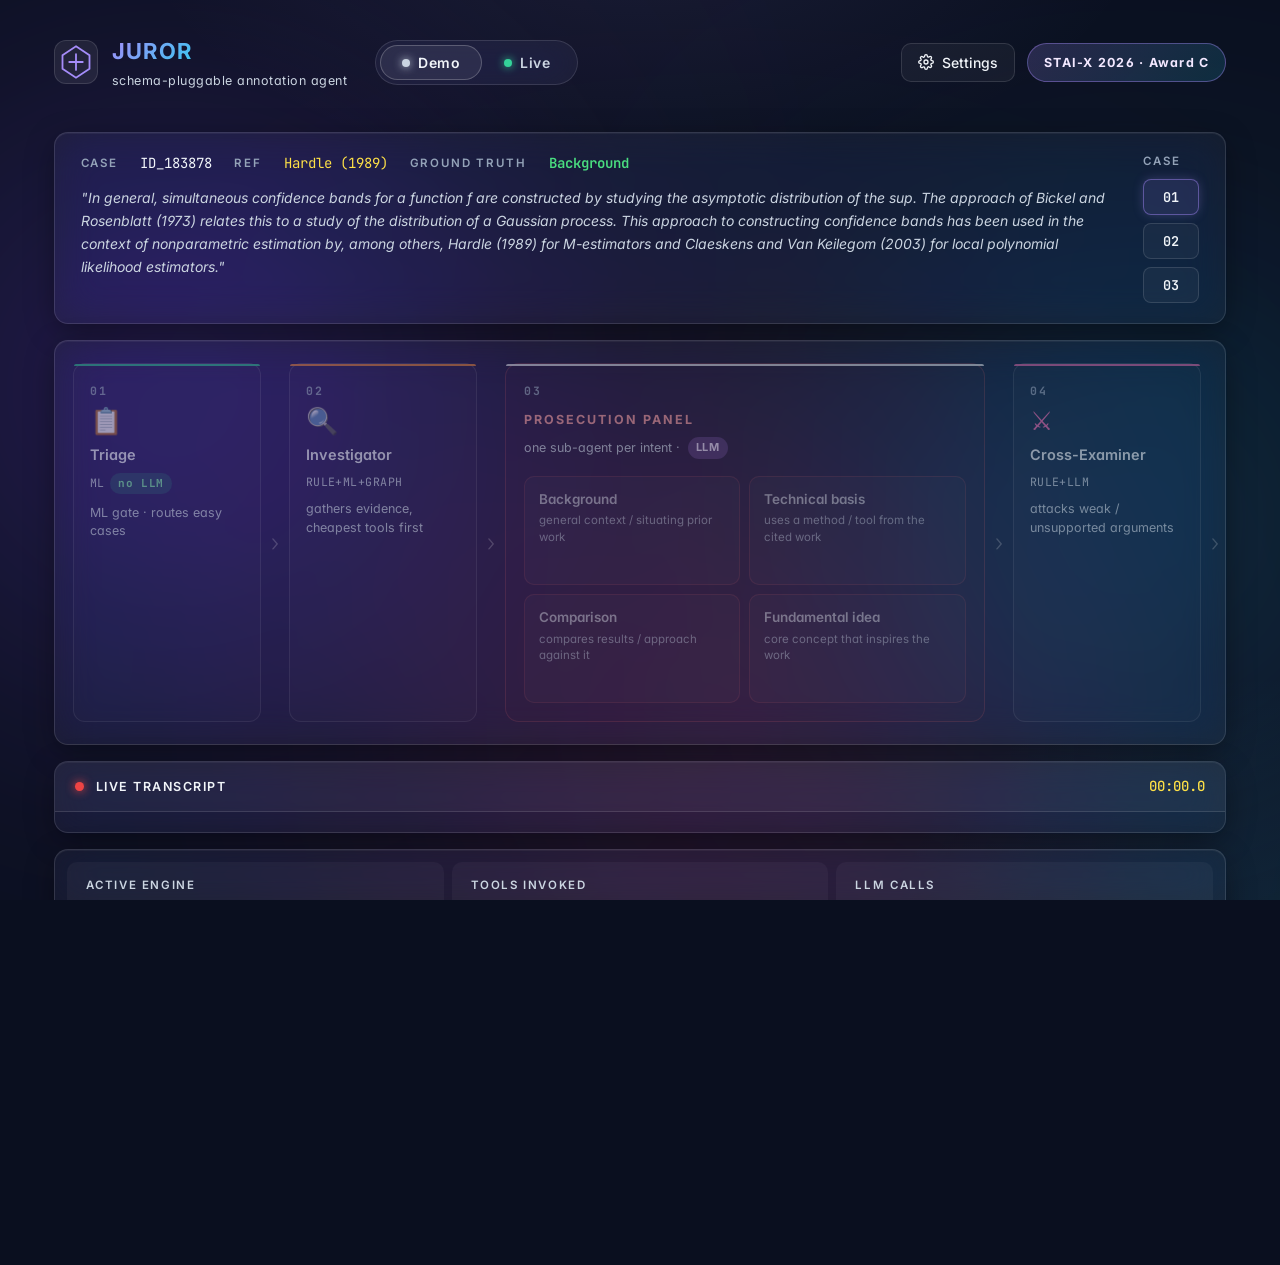
==== demo/index.html @ 423d64f1 "Initial release of Citent — citation intent labeling agent Seven-stage workflow (code-named JUROR) t" ====
<!DOCTYPE html>
<html lang="en">
<head>
<meta charset="UTF-8">
<meta name="viewport" content="width=device-width, initial-scale=1.0">
<title>JUROR — Schema-Pluggable Annotation Agent</title>
<link rel="preconnect" href="https://fonts.googleapis.com">
<link rel="preconnect" href="https://fonts.gstatic.com" crossorigin>
<link href="https://fonts.googleapis.com/css2?family=Inter:wght@300;400;500;600;700;800&family=JetBrains+Mono:wght@400;500;600&display=swap" rel="stylesheet">
<link rel="stylesheet" href="style.css">
</head>
<body>

<div class="aurora">
  <div class="aurora-blob blob-1"></div>
  <div class="aurora-blob blob-2"></div>
  <div class="aurora-blob blob-3"></div>
</div>

<div id="app">

  <!-- ════════ TOP NAV ════════ -->
  <header class="topnav">
    <div class="brand">
      <div class="logo-mark">
        <svg width="32" height="32" viewBox="0 0 32 32" fill="none">
          <path d="M16 2 L28 10 L28 22 L16 30 L4 22 L4 10 Z" stroke="url(#brand-grad)" stroke-width="1.6" fill="none"/>
          <path d="M16 9 L16 23 M10 16 L22 16" stroke="url(#brand-grad)" stroke-width="1.6" stroke-linecap="round"/>
          <defs>
            <linearGradient id="brand-grad" x1="0" y1="0" x2="32" y2="32">
              <stop offset="0%" stop-color="#A78BFA"/>
              <stop offset="100%" stop-color="#22D3EE"/>
            </linearGradient>
          </defs>
        </svg>
      </div>
      <div class="brand-text">
        <div class="brand-name">JUROR</div>
        <div class="brand-tag">schema-pluggable annotation agent</div>
      </div>
    </div>

    <nav class="mode-switch" id="mode-switch">
      <button class="mode-opt active" data-mode="demo">
        <span class="mode-dot demo-dot"></span> Demo
      </button>
      <button class="mode-opt" data-mode="live">
        <span class="mode-dot live-dot"></span> Live
      </button>
    </nav>

    <div class="nav-actions">
      <button class="nav-btn" id="btn-settings" aria-label="API settings">
        <svg width="16" height="16" viewBox="0 0 24 24" fill="none" stroke="currentColor" stroke-width="2" stroke-linecap="round" stroke-linejoin="round"><circle cx="12" cy="12" r="3"/><path d="M19.4 15a1.65 1.65 0 0 0 .33 1.82l.06.06a2 2 0 0 1 0 2.83 2 2 0 0 1-2.83 0l-.06-.06a1.65 1.65 0 0 0-1.82-.33 1.65 1.65 0 0 0-1 1.51V21a2 2 0 0 1-2 2 2 2 0 0 1-2-2v-.09A1.65 1.65 0 0 0 9 19.4a1.65 1.65 0 0 0-1.82.33l-.06.06a2 2 0 0 1-2.83 0 2 2 0 0 1 0-2.83l.06-.06a1.65 1.65 0 0 0 .33-1.82 1.65 1.65 0 0 0-1.51-1H3a2 2 0 0 1-2-2 2 2 0 0 1 2-2h.09A1.65 1.65 0 0 0 4.6 9a1.65 1.65 0 0 0-.33-1.82l-.06-.06a2 2 0 0 1 0-2.83 2 2 0 0 1 2.83 0l.06.06a1.65 1.65 0 0 0 1.82.33H9a1.65 1.65 0 0 0 1-1.51V3a2 2 0 0 1 2-2 2 2 0 0 1 2 2v.09a1.65 1.65 0 0 0 1 1.51 1.65 1.65 0 0 0 1.82-.33l.06-.06a2 2 0 0 1 2.83 0 2 2 0 0 1 0 2.83l-.06.06a1.65 1.65 0 0 0-.33 1.82V9a1.65 1.65 0 0 0 1.51 1H21a2 2 0 0 1 2 2 2 2 0 0 1-2 2h-.09a1.65 1.65 0 0 0-1.51 1z"/></svg>
        Settings
      </button>
      <div class="award-chip">STAI-X 2026 · Award C</div>
    </div>
  </header>

  <!-- ════════ API KEY DRAWER (hidden until Settings is clicked) ════════ -->
  <section class="api-drawer" id="api-drawer">
    <div class="api-drawer-inner">
      <div class="api-row">
        <div class="api-col">
          <label class="api-label">Provider</label>
          <div class="provider-grid">
            <button class="prov-btn active" data-provider="anthropic">
              <span class="prov-logo">●</span> Anthropic
            </button>
            <button class="prov-btn" data-provider="openai">
              <span class="prov-logo">●</span> OpenAI
            </button>
            <button class="prov-btn" data-provider="google">
              <span class="prov-logo">●</span> Google
            </button>
            <button class="prov-btn" data-provider="deepseek">
              <span class="prov-logo">●</span> DeepSeek
            </button>
          </div>
        </div>
        <div class="api-col grow">
          <label class="api-label">API key  <span class="hint">stored in this tab only · never sent anywhere except the provider</span></label>
          <input type="password" id="api-key-input" class="api-input" placeholder="sk-ant-… / sk-… / AIza…">
        </div>
        <div class="api-col">
          <label class="api-label">Model</label>
          <input type="text" id="api-model-input" class="api-input" placeholder="claude-opus-4-6">
        </div>
        <div class="api-col">
          <label class="api-label">&nbsp;</label>
          <button id="btn-save-key" class="primary-btn">Activate Live</button>
        </div>
      </div>
      <div class="api-status" id="api-status">
        <span class="status-dot pending"></span>
        <span id="api-status-text">No key set — running scripted demo trace.</span>
      </div>
    </div>
  </section>

  <!-- ════════ CASE BAR ════════ -->
  <section class="casebar glass">
    <div class="case-info">
      <div class="case-meta">
        <span class="lbl">CASE</span>
        <span id="case-id" class="val">—</span>
        <span class="lbl">REF</span>
        <span id="case-ref" class="val ref">—</span>
        <span class="lbl">GROUND&nbsp;TRUTH</span>
        <span id="case-gt" class="val gt">—</span>
      </div>
      <p id="case-paragraph" class="case-paragraph">—</p>
    </div>
    <div class="case-selector">
      <span class="lbl small">case</span>
      <button class="case-btn active" data-case="1">01</button>
      <button class="case-btn" data-case="2">02</button>
      <button class="case-btn" data-case="3">03</button>
    </div>
  </section>

  <!-- ════════ WORKFLOW STRIP (left → right) ════════ -->
  <main class="workflow glass">

    <!-- ① Triage -->
    <div class="station actor triage" id="actor-triage">
      <div class="step-no">01</div>
      <div class="actor-icon">📋</div>
      <div class="actor-name">Triage</div>
      <div class="actor-engine">ML <span class="badge-no-llm">no LLM</span></div>
      <div class="actor-cap">ML gate · routes easy cases</div>
      <div class="say" id="say-triage"></div>
    </div>

    <div class="flow-arrow">›</div>

    <!-- ② Investigator -->
    <div class="station actor investigator" id="actor-investigator">
      <div class="step-no">02</div>
      <div class="actor-icon">🔍</div>
      <div class="actor-name">Investigator</div>
      <div class="actor-engine">RULE+ML+GRAPH</div>
      <div class="actor-cap">gathers evidence, cheapest tools first</div>
      <div class="say" id="say-investigator"></div>
    </div>

    <div class="flow-arrow">›</div>

    <!-- ③ Prosecution Panel -->
    <div class="station panel-station" id="station-panel">
      <div class="step-no">03</div>
      <div class="panel-title">PROSECUTION PANEL</div>
      <div class="panel-sub">one sub-agent per intent · <span class="badge-llm">LLM</span></div>

      <div class="intent-lanes">
        <div class="actor advocate" id="actor-adv-BG">
          <div class="intent-name">Background</div>
          <div class="intent-def">general context / situating prior work</div>
          <div class="adv-arg" id="arg-BG"></div>
          <div class="adv-strength" id="str-BG"></div>
          <div class="strike-overlay"></div>
        </div>
        <div class="actor advocate" id="actor-adv-TB">
          <div class="intent-name">Technical basis</div>
          <div class="intent-def">uses a method / tool from the cited work</div>
          <div class="adv-arg" id="arg-TB"></div>
          <div class="adv-strength" id="str-TB"></div>
          <div class="strike-overlay"></div>
        </div>
        <div class="actor advocate" id="actor-adv-CP">
          <div class="intent-name">Comparison</div>
          <div class="intent-def">compares results / approach against it</div>
          <div class="adv-arg" id="arg-CP"></div>
          <div class="adv-strength" id="str-CP"></div>
          <div class="strike-overlay"></div>
        </div>
        <div class="actor advocate" id="actor-adv-FI">
          <div class="intent-name">Fundamental idea</div>
          <div class="intent-def">core concept that inspires the work</div>
          <div class="adv-arg" id="arg-FI"></div>
          <div class="adv-strength" id="str-FI"></div>
          <div class="strike-overlay"></div>
        </div>
      </div>
    </div>

    <div class="flow-arrow">›</div>

    <!-- ④ Cross-Examiner -->
    <div class="station actor examiner" id="actor-examiner">
      <div class="step-no">04</div>
      <div class="actor-icon">⚔</div>
      <div class="actor-name">Cross-Examiner</div>
      <div class="actor-engine">RULE+LLM</div>
      <div class="actor-cap">attacks weak / unsupported arguments</div>
      <div class="say" id="say-examiner"></div>
    </div>

    <div class="flow-arrow">›</div>

    <!-- ⑤ Fact-Checker -->
    <div class="station actor factchecker" id="actor-factchecker">
      <div class="step-no">05</div>
      <div class="actor-icon">🔬</div>
      <div class="actor-name">Fact-Checker</div>
      <div class="actor-engine">EXACT+BLEU+NLI <span class="badge-no-llm">no LLM</span></div>
      <div class="actor-cap">verifies every quote against the source</div>
      <div class="say" id="say-factchecker"></div>
    </div>

    <div class="flow-arrow">›</div>

    <!-- ⑥ Judge -->
    <div class="station actor judge" id="actor-judge">
      <div class="step-no">06</div>
      <div class="actor-icon">⚖</div>
      <div class="actor-name">Judge</div>
      <div class="actor-engine">LLM + CAL</div>
      <div class="actor-cap">weighs survivors, calibrates → verdict</div>
      <div class="say" id="say-judge"></div>
    </div>

    <div class="flow-arrow">›</div>

    <!-- ⑦ Clerk -->
    <div class="station actor clerk" id="actor-clerk">
      <div class="step-no">07</div>
      <div class="actor-icon">📝</div>
      <div class="actor-name">Clerk</div>
      <div class="actor-engine">CODE <span class="badge-no-llm">no LLM</span></div>
      <div class="actor-cap">seals the annotation artifact</div>
      <div class="say" id="say-clerk"></div>
    </div>

  </main>

  <!-- ════════ TRANSCRIPT ════════ -->
  <aside class="transcript glass">
    <div class="transcript-header">
      <span class="dot"></span>
      <span class="t-title">Live Transcript</span>
      <span class="clock" id="clock">00:00.0</span>
    </div>
    <ol class="transcript-log" id="transcript-log"></ol>
  </aside>

  <!-- ════════ METERS ════════ -->
  <section class="meters glass">
    <div class="meter">
      <span class="meter-label">Active engine</span>
      <span class="meter-value" id="m-engine">—</span>
    </div>
    <div class="meter">
      <span class="meter-label">Tools invoked</span>
      <span class="meter-value" id="m-tools">0</span>
    </div>
    <div class="meter big">
      <span class="meter-label">LLM calls</span>
      <span class="meter-value glow-llm" id="m-llm">0</span>
    </div>
    <div class="meter big">
      <span class="meter-label">LLM tokens</span>
      <span class="meter-value glow-llm" id="m-tokens">0</span>
    </div>
    <div class="meter">
      <span class="meter-label">Stage</span>
      <span class="meter-value" id="m-stage">—</span>
    </div>
    <div class="meter wide">
      <span class="meter-label">Final verdict</span>
      <span class="meter-value verdict" id="m-verdict">pending…</span>
    </div>
  </section>

  <!-- ════════ ARTIFACT DRAWER ════════ -->
  <section class="artifact-drawer hidden" id="artifact-drawer">
    <div class="artifact-header">
      <span class="seal">⚖</span>
      ANNOTATION ARTIFACT
      <span class="seal-r">filed</span>
    </div>
    <pre id="artifact-json"></pre>
  </section>

  <!-- ════════ CONTROLS ════════ -->
  <footer class="controls glass">
    <button id="btn-play" class="ctrl primary">
      <svg width="12" height="12" viewBox="0 0 12 12"><path d="M3 2 L10 6 L3 10 Z" fill="currentColor"/></svg>
      Run
    </button>
    <button id="btn-pause" class="ctrl" disabled>
      <svg width="10" height="10" viewBox="0 0 12 12"><rect x="3" y="2" width="2.4" height="8" fill="currentColor"/><rect x="6.6" y="2" width="2.4" height="8" fill="currentColor"/></svg>
      Pause
    </button>
    <button id="btn-restart" class="ctrl">
      <svg width="12" height="12" viewBox="0 0 12 12" fill="none" stroke="currentColor" stroke-width="1.5"><path d="M2 6 a4 4 0 1 1 1.2 2.8"/><path d="M1.5 2 L1.5 4.8 L4.3 4.8" stroke-linejoin="round"/></svg>
      Restart
    </button>
    <div class="speed">
      <span class="lbl small">speed</span>
      <button class="speed-btn" data-speed="0.5">0.5×</button>
      <button class="speed-btn active" data-speed="1">1×</button>
      <button class="speed-btn" data-speed="2">2×</button>
      <button class="speed-btn" data-speed="4">4×</button>
    </div>
    <div class="legend">
      <span class="legend-dot ml"></span> ML
      <span class="legend-dot rule"></span> Rule
      <span class="legend-dot graph"></span> Graph
      <span class="legend-dot nli"></span> NLI
      <span class="legend-dot llm"></span> LLM
    </div>
  </footer>

</div>

<script src="live-agent.js"></script>
<script src="animation.js"></script>
</body>
</html>
---- demo/style.css ----
/* ═══════════════════════════════════════════════════════════════
   JUROR · Workflow Demo · v3 premium aesthetic
   Glassmorphism, aurora gradients, Inter type, premium accents.
   ═══════════════════════════════════════════════════════════════ */

* { box-sizing: border-box; margin: 0; padding: 0; }

:root {
  /* Surfaces — slightly lifted so glass cards read better */
  --bg-deep:    #0A0F1F;
  --bg-mid:     #11172B;
  --bg-elev:    #161E36;

  /* Glass — more present, stronger borders for legibility */
  --glass-fill:    rgba(255, 255, 255, 0.045);
  --glass-fill-2:  rgba(255, 255, 255, 0.070);
  --glass-border:  rgba(255, 255, 255, 0.12);
  --glass-border-strong: rgba(255, 255, 255, 0.22);
  --glass-blur:    saturate(160%) blur(20px);

  /* Type — brighter scale; passes WCAG AA on the new background */
  --text:       #F1F5F9;   /* slate-100 — body */
  --text-dim:   #CBD5E1;   /* slate-300 — captions & speech */
  --text-faint: #94A3B8;   /* slate-400 — labels */
  --text-soft:  #64748B;   /* slate-500 — micro hints only */

  /* Role accents */
  --c-triage:        #34D399;
  --c-investigator:  #FB923C;
  --c-advocate:      #F87171;
  --c-examiner:      #F472B6;
  --c-factchecker:   #A78BFA;
  --c-judge:         #5EEAD4;
  --c-clerk:         #FCD34D;
  --c-llm:           #C084FC;

  /* Brand */
  --accent-1: #A78BFA;
  --accent-2: #22D3EE;
  --accent-3: #F472B6;
  --accent-grad: linear-gradient(135deg, var(--accent-1) 0%, var(--accent-2) 50%, var(--accent-3) 100%);

  --radius:  14px;
  --radius-lg: 20px;

  --shadow-soft: 0 1px 0 0 rgba(255,255,255,0.05) inset, 0 8px 32px -4px rgba(0,0,0,0.45);
  --shadow-glow: 0 0 0 1px rgba(255,255,255,0.08), 0 12px 40px -6px rgba(167,139,250,0.18);

  --ease: cubic-bezier(0.22, 0.61, 0.36, 1);
}

html, body {
  height: 100%;
  background: var(--bg-deep);
  color: var(--text);
  font-family: 'Inter', -apple-system, BlinkMacSystemFont, "Segoe UI", Helvetica, Arial, sans-serif;
  font-size: 15.5px;
  line-height: 1.55;
  font-feature-settings: 'ss01', 'cv11';
  -webkit-font-smoothing: antialiased;
  text-rendering: optimizeLegibility;
  overflow-x: hidden;
}

/* ─── AURORA BACKGROUND ─── */
.aurora {
  position: fixed; inset: 0; z-index: 0;
  overflow: hidden; pointer-events: none;
  background:
    radial-gradient(ellipse 80% 60% at 50% -10%, rgba(167,139,250,0.10) 0%, transparent 50%),
    radial-gradient(ellipse 60% 50% at 100% 100%, rgba(34,211,238,0.08) 0%, transparent 50%),
    var(--bg-deep);
}
.aurora-blob {
  position: absolute;
  border-radius: 50%;
  filter: blur(140px);
  opacity: 0.22;       /* dialled down so text never fights with the blobs */
  mix-blend-mode: screen;
}
.blob-1 { width: 600px; height: 600px; left: -10%;  top: 10%;     background: #7C3AED; animation: blob1 24s infinite ease-in-out; }
.blob-2 { width: 500px; height: 500px; right: -8%;  top: 30%;     background: #0891B2; animation: blob2 28s infinite ease-in-out; }
.blob-3 { width: 700px; height: 700px; left: 30%;   bottom: -20%; background: #DB2777; opacity: 0.12; animation: blob3 32s infinite ease-in-out; }

@keyframes blob1 { 0%,100% { transform: translate(0,0); } 50% { transform: translate(80px,40px); } }
@keyframes blob2 { 0%,100% { transform: translate(0,0); } 50% { transform: translate(-60px,80px); } }
@keyframes blob3 { 0%,100% { transform: translate(0,0); } 50% { transform: translate(40px,-60px); } }

/* ─── LAYOUT ─── */
#app {
  position: relative; z-index: 1;
  width: min(1760px, 96vw);
  margin: 0 auto;
  padding: 20px 28px 26px;
  display: flex; flex-direction: column;
  gap: 16px;
}

.glass {
  background: var(--glass-fill);
  backdrop-filter: var(--glass-blur);
  -webkit-backdrop-filter: var(--glass-blur);
  border: 1px solid var(--glass-border);
  border-radius: var(--radius);
  box-shadow: var(--shadow-soft);
}

/* ═══════════════════════════════════════════════════════════════
   TOP NAV
   ═══════════════════════════════════════════════════════════════ */
.topnav {
  display: flex; align-items: center; gap: 28px;
  padding: 14px 0 10px;
}

.brand { display: flex; align-items: center; gap: 14px; flex-shrink: 0; }
.logo-mark {
  display: flex; align-items: center; justify-content: center;
  width: 44px; height: 44px;
  border-radius: 12px;
  background: var(--glass-fill-2);
  border: 1px solid var(--glass-border);
}
.logo-mark svg { width: 36px; height: 36px; }
.brand-text { display: flex; flex-direction: column; gap: 3px; }
.brand-name {
  font-size: 22px; font-weight: 700;
  background: var(--accent-grad);
  -webkit-background-clip: text; background-clip: text;
  -webkit-text-fill-color: transparent;
  letter-spacing: 0.06em;
}
.brand-tag {
  font-size: 12.5px;
  color: var(--text-dim);
  letter-spacing: 0.04em;
}

.mode-switch {
  display: inline-flex;
  background: var(--glass-fill);
  border: 1px solid var(--glass-border);
  border-radius: 999px;
  padding: 4px;
  backdrop-filter: var(--glass-blur);
}
.mode-opt {
  display: inline-flex; align-items: center; gap: 8px;
  border: 0; background: transparent;
  color: var(--text-dim);
  font-family: inherit;
  font-size: 14px; font-weight: 600;
  letter-spacing: 0.04em;
  padding: 9px 22px;
  border-radius: 999px;
  cursor: pointer;
  transition: color 0.2s var(--ease), background 0.3s var(--ease);
}
.mode-opt.active {
  color: var(--text);
  background: var(--glass-fill-2);
  box-shadow: inset 0 0 0 1px var(--glass-border-strong);
}
.mode-opt:hover:not(.active) { color: var(--text); }
.mode-dot {
  display: inline-block; width: 8px; height: 8px; border-radius: 50%;
  box-shadow: 0 0 8px currentColor;
}
.demo-dot { background: var(--text-dim); color: var(--text-dim); }
.live-dot { background: #34D399;        color: #34D399; }

.nav-actions { margin-left: auto; display: flex; align-items: center; gap: 12px; }
.nav-btn {
  display: inline-flex; align-items: center; gap: 8px;
  background: var(--glass-fill);
  border: 1px solid var(--glass-border);
  color: var(--text);
  border-radius: 10px;
  padding: 10px 16px;
  font-family: inherit; font-size: 14px; font-weight: 500;
  cursor: pointer;
  transition: all 0.2s var(--ease);
}
.nav-btn:hover {
  border-color: var(--glass-border-strong);
  background: var(--glass-fill-2);
}

.award-chip {
  background: linear-gradient(135deg, rgba(167,139,250,0.20), rgba(34,211,238,0.14));
  border: 1px solid rgba(167,139,250,0.40);
  color: #F3E8FF;
  padding: 9px 16px;
  border-radius: 999px;
  font-size: 12.5px;
  font-weight: 700;
  letter-spacing: 0.10em;
}

/* ═══════════════════════════════════════════════════════════════
   API KEY DRAWER
   ═══════════════════════════════════════════════════════════════ */
.api-drawer {
  max-height: 0; overflow: hidden;
  transition: max-height 0.4s var(--ease);
}
.api-drawer.open { max-height: 280px; }
.api-drawer-inner {
  background: var(--glass-fill);
  backdrop-filter: var(--glass-blur);
  border: 1px solid var(--glass-border);
  border-radius: var(--radius);
  padding: 18px;
  margin-top: 4px;
}
.api-row {
  display: grid;
  grid-template-columns: 1.5fr 2fr 1.2fr auto;
  gap: 14px;
  align-items: end;
}
.api-col { display: flex; flex-direction: column; gap: 7px; }
.api-col.grow { min-width: 0; }
.api-label {
  font-size: 12px;
  color: var(--text-dim);
  font-weight: 600;
  letter-spacing: 0.12em;
  text-transform: uppercase;
}
.api-label .hint {
  text-transform: none; letter-spacing: 0; font-weight: 400;
  color: var(--text-faint); font-size: 12px; margin-left: 8px;
}
.provider-grid {
  display: grid;
  grid-template-columns: repeat(4, 1fr);
  gap: 5px;
}
.prov-btn {
  display: inline-flex; align-items: center; justify-content: center; gap: 6px;
  background: rgba(255,255,255,0.04);
  border: 1px solid var(--glass-border);
  color: var(--text);
  font-family: inherit;
  font-size: 13px; font-weight: 500;
  padding: 10px 8px;
  border-radius: 8px;
  cursor: pointer;
  transition: all 0.2s var(--ease);
}
.prov-btn:hover { color: var(--text); border-color: var(--glass-border-strong); }
.prov-btn.active {
  color: var(--text);
  background: rgba(167,139,250,0.12);
  border-color: rgba(167,139,250,0.45);
  box-shadow: 0 0 16px -2px rgba(167,139,250,0.35);
}
.prov-logo { color: var(--accent-1); font-size: 10px; }
.api-input {
  background: rgba(255,255,255,0.05);
  border: 1px solid var(--glass-border);
  color: var(--text);
  font-family: 'JetBrains Mono', 'SF Mono', Menlo, Consolas, monospace;
  font-size: 13.5px;
  padding: 12px 14px;
  border-radius: 8px;
  outline: none;
  transition: border-color 0.15s var(--ease), background 0.15s var(--ease);
  width: 100%;
}
.api-input:focus {
  border-color: rgba(167,139,250,0.5);
  background: rgba(167,139,250,0.05);
}
.primary-btn {
  background: var(--accent-grad);
  border: 0;
  color: #FFFFFF;
  font-family: inherit;
  font-size: 14px; font-weight: 600;
  letter-spacing: 0.04em;
  padding: 12px 22px;
  border-radius: 8px;
  cursor: pointer;
  transition: filter 0.2s var(--ease), transform 0.15s var(--ease);
  white-space: nowrap;
}
.primary-btn:hover  { filter: brightness(1.15); }
.primary-btn:active { transform: translateY(1px); }
.api-status {
  margin-top: 16px;
  display: inline-flex; align-items: center; gap: 10px;
  padding: 9px 16px;
  background: rgba(255,255,255,0.04);
  border: 1px solid var(--glass-border);
  border-radius: 999px;
  font-size: 13px;
  color: var(--text);
}
.status-dot {
  width: 9px; height: 9px; border-radius: 50%;
  box-shadow: 0 0 8px currentColor;
}
.status-dot.pending { background: #94A3B8; color: #94A3B8; }
.status-dot.ok      { background: #4ADE80; color: #4ADE80; }
.status-dot.error   { background: #FB7185; color: #FB7185; }

/* ═══════════════════════════════════════════════════════════════
   CASE BAR
   ═══════════════════════════════════════════════════════════════ */
.casebar { display: flex; gap: 22px; padding: 20px 26px; }
.case-info { flex: 1; min-width: 0; }
.case-meta { display: flex; gap: 22px; align-items: center; flex-wrap: wrap; margin-bottom: 11px; }
.lbl {
  font-size: 11.5px;
  color: var(--text-faint);
  letter-spacing: 0.16em;
  font-weight: 600;
  text-transform: uppercase;
}
.lbl.small { font-size: 11.5px; }
.val {
  font-family: 'JetBrains Mono', 'SF Mono', Menlo, monospace;
  font-size: 14px;
  color: var(--text);
}
.val.ref { color: #FDE047; }
.val.gt  { color: #4ADE80; font-weight: 600; }
.case-paragraph {
  color: var(--text-dim);
  font-size: 14px;
  line-height: 1.65;
  font-style: italic;
}
.case-selector { display: flex; flex-direction: column; gap: 8px; align-items: stretch; }
.case-btn {
  background: rgba(255,255,255,0.04);
  border: 1px solid var(--glass-border);
  color: var(--text);
  width: 56px; height: 36px;
  border-radius: 8px;
  font-family: 'JetBrains Mono', monospace;
  font-size: 13.5px; font-weight: 600;
  cursor: pointer;
  transition: all 0.18s var(--ease);
}
.case-btn:hover  { color: var(--text); border-color: var(--glass-border-strong); }
.case-btn.active {
  color: var(--text);
  background: rgba(167,139,250,0.12);
  border-color: rgba(167,139,250,0.45);
  box-shadow: 0 0 12px -2px rgba(167,139,250,0.35);
}

/* ═══════════════════════════════════════════════════════════════
   WORKFLOW STRIP
   ═══════════════════════════════════════════════════════════════ */
.workflow {
  display: flex; align-items: stretch; gap: 10px;
  padding: 22px 18px;
  overflow-x: auto;
}
.workflow::-webkit-scrollbar { height: 7px; }
.workflow::-webkit-scrollbar-thumb { background: rgba(255,255,255,0.10); border-radius: 999px; }

.station {
  position: relative;
  display: flex; flex-direction: column; gap: 6px;
  padding: 18px 16px 16px;
  border-radius: 12px;
  background: rgba(255,255,255,0.035);
  border: 1px solid var(--glass-border);
  min-width: 188px;
  max-width: 220px;
  flex: 1 1 0;
  opacity: 0.55;
  transition: opacity 0.35s var(--ease), transform 0.35s var(--ease),
              box-shadow 0.35s var(--ease), background 0.35s var(--ease),
              border-color 0.35s var(--ease);
}
.station.dim    { opacity: 0.40; }
.station.active {
  opacity: 1;
  background: rgba(255,255,255,0.038);
  border-color: currentColor;
  box-shadow: 0 0 0 1px currentColor, 0 0 32px -6px currentColor,
              inset 0 1px 0 rgba(255,255,255,0.06);
  transform: translateY(-2px);
  z-index: 4;
}
.station::before {
  content: ''; position: absolute;
  top: 0; left: 0; right: 0;
  height: 2px;
  background: currentColor;
  border-radius: 12px 12px 0 0;
  opacity: 0.85;
}

.station.triage         { color: var(--c-triage); }
.station.investigator   { color: var(--c-investigator); }
.station.examiner       { color: var(--c-examiner); }
.station.factchecker    { color: var(--c-factchecker); }
.station.judge          { color: var(--c-judge); }
.station.clerk          { color: var(--c-clerk); }

.step-no {
  font-family: 'JetBrains Mono', monospace;
  font-size: 11.5px;
  color: var(--text-faint);
  letter-spacing: 0.18em;
  font-weight: 700;
}
.actor-icon { font-size: 26px; line-height: 1; margin: 2px 0 4px; }
.actor-name { color: var(--text); font-weight: 600; font-size: 14.5px; }
.actor-engine {
  font-size: 11.5px;
  color: var(--text-dim);
  font-family: 'JetBrains Mono', monospace;
  letter-spacing: 0.04em;
  display: inline-flex; flex-wrap: wrap; gap: 5px; align-items: center;
}
.actor-cap { font-size: 12.5px; color: var(--text-dim); line-height: 1.45; margin-top: 4px; }

.badge-no-llm, .badge-llm {
  display: inline-block;
  padding: 2px 8px;
  border-radius: 999px;
  font-size: 11px;
  font-weight: 700;
  letter-spacing: 0.06em;
}
.badge-no-llm { background: rgba(52,211,153,0.20);  color: #86EFAC; }
.badge-llm    { background: rgba(192,132,252,0.28); color: #F3E8FF; }

.say {
  margin-top: 10px;
  font-size: 13px;
  line-height: 1.5;
  color: var(--text);
  font-style: italic;
  min-height: 32px;
  border-left: 2px solid currentColor;
  padding-left: 11px;
  opacity: 0;
  transform: translateY(-2px);
  transition: opacity 0.3s var(--ease), transform 0.3s var(--ease);
}
.say.show { opacity: 1; transform: translateY(0); }

.flow-arrow {
  flex: 0 0 auto;
  align-self: center;
  color: rgba(255,255,255,0.18);
  font-size: 24px;
  font-weight: 300;
  line-height: 1;
  transition: color 0.3s var(--ease), text-shadow 0.3s var(--ease), transform 0.3s var(--ease);
}
.flow-arrow.lit  { color: rgba(167,139,250,0.6); }
.flow-arrow.next {
  color: var(--accent-1);
  text-shadow: 0 0 16px var(--accent-1);
  transform: scale(1.15);
}

/* ─── PROSECUTION PANEL ─── */
.panel-station {
  position: relative;
  display: flex; flex-direction: column; gap: 8px;
  padding: 18px;
  background: rgba(248,113,113,0.04);
  border: 1px solid rgba(248,113,113,0.24);
  border-radius: 14px;
  min-width: 480px;
  flex: 2;
  opacity: 0.55;
  transition: opacity 0.35s var(--ease), background 0.35s var(--ease),
              border-color 0.35s var(--ease), box-shadow 0.35s var(--ease);
}
.panel-station.active {
  opacity: 1;
  background: rgba(248,113,113,0.07);
  border-color: rgba(248,113,113,0.50);
  box-shadow: 0 0 0 1px rgba(248,113,113,0.35), 0 0 36px -8px rgba(248,113,113,0.35);
}
.panel-title {
  font-size: 12.5px; font-weight: 700;
  letter-spacing: 0.16em;
  color: #FCA5A5; margin-top: 2px;
}
.panel-sub {
  font-size: 12.5px; color: var(--text-dim);
  display: inline-flex; align-items: center; gap: 8px;
}

.intent-lanes {
  display: grid;
  grid-template-columns: 1fr 1fr;
  gap: 9px;
  margin-top: 9px;
}

.advocate {
  position: relative;
  display: flex; flex-direction: column;
  background: rgba(255,255,255,0.045);
  border: 1px solid rgba(248,113,113,0.26);
  border-radius: 10px;
  padding: 12px 14px;
  opacity: 0.72;
  transition: all 0.3s var(--ease);
}
.advocate.dim    { opacity: 0.40; }
.advocate.active {
  opacity: 1;
  background: rgba(255,255,255,0.07);
  border-color: rgba(248,113,113,0.60);
  box-shadow: 0 0 0 1px rgba(248,113,113,0.4), 0 0 22px -3px rgba(248,113,113,0.35);
}
.advocate.winner {
  opacity: 1;
  background: rgba(252,211,77,0.10);
  border-color: rgba(252,211,77,0.55);
  box-shadow: 0 0 0 1px rgba(252,211,77,0.6), 0 0 32px -4px rgba(252,211,77,0.45);
}
.intent-name { font-size: 13.5px; font-weight: 600; color: var(--text); }
.intent-def  { font-size: 11.5px; color: var(--text-dim); margin-top: 3px; line-height: 1.4; }
.adv-arg {
  font-size: 12.5px; line-height: 1.45;
  color: var(--text);
  margin-top: 9px;
  font-style: italic;
  opacity: 0;
  transform: translateY(-2px);
  transition: opacity 0.3s var(--ease), transform 0.3s var(--ease);
  min-height: 14px;
}
.adv-arg.show { opacity: 1; transform: translateY(0); }
.adv-strength {
  font-family: 'JetBrains Mono', monospace;
  font-size: 11px;
  color: var(--text-dim);
  margin-top: 4px;
  letter-spacing: 0.04em;
  opacity: 0;
  transition: opacity 0.25s var(--ease);
}
.adv-strength.show { opacity: 1; }

.strike-overlay {
  position: absolute; inset: 0;
  border-radius: 10px; pointer-events: none;
  background:
    linear-gradient(135deg, transparent 47%, rgba(248,113,113,0.85) 49%, rgba(248,113,113,0.85) 51%, transparent 53%),
    rgba(248,113,113,0.08);
  opacity: 0;
  transition: opacity 0.4s var(--ease);
}
.strike-overlay.show { opacity: 0.85; }

/* ═══════════════════════════════════════════════════════════════
   STAMP
   ═══════════════════════════════════════════════════════════════ */
.stamp {
  position: absolute;
  top: 8px; right: 8px;
  font-family: 'JetBrains Mono', monospace;
  font-size: 12.5px; font-weight: 800;
  padding: 5px 11px;
  border: 1.8px solid;
  border-radius: 4px;
  transform: rotate(-12deg) scale(1.5);
  opacity: 0;
  pointer-events: none;
  letter-spacing: 0.1em;
  animation: stamp 0.55s ease-out forwards;
  z-index: 100;
}
.stamp.pass { color: #34D399; border-color: #34D399; background: rgba(52,211,153,0.10); }
.stamp.fail { color: #F87171; border-color: #F87171; background: rgba(248,113,113,0.12); }
@keyframes stamp {
  0%   { transform: rotate(-12deg) scale(2.4); opacity: 0; }
  40%  { transform: rotate(-12deg) scale(0.92); opacity: 1; }
  60%  { transform: rotate(-12deg) scale(1.08); opacity: 1; }
  100% { transform: rotate(-12deg) scale(1);    opacity: 0.95; }
}

/* ═══════════════════════════════════════════════════════════════
   TRANSCRIPT
   ═══════════════════════════════════════════════════════════════ */
.transcript {
  display: flex; flex-direction: column;
  overflow: hidden;
  max-height: 340px;
}
.transcript-header {
  display: flex; align-items: center; gap: 12px;
  padding: 14px 20px;
  background: rgba(255,255,255,0.04);
  border-bottom: 1px solid var(--glass-border);
}
.transcript-header .dot {
  width: 9px; height: 9px; border-radius: 50%;
  background: #EF4444;
  box-shadow: 0 0 10px #EF4444;
  animation: pulse-dot 1.5s ease-in-out infinite;
}
.transcript-header .t-title {
  font-weight: 600; letter-spacing: 0.12em;
  font-size: 12.5px;
  flex: 1; color: var(--text); text-transform: uppercase;
}
.transcript-header .clock {
  font-family: 'JetBrains Mono', monospace;
  color: #FDE047;
  font-size: 14px; font-weight: 500;
}
@keyframes pulse-dot { 0%,100% { opacity: 1; } 50% { opacity: 0.25; } }

.transcript-log {
  list-style: none;
  padding: 8px 18px 12px;
  margin: 0;
  flex: 1;
  overflow-y: auto;
  font-size: 13.5px;
  line-height: 1.55;
}
.transcript-log::-webkit-scrollbar { width: 7px; }
.transcript-log::-webkit-scrollbar-thumb { background: rgba(255,255,255,0.14); border-radius: 999px; }
.transcript-log li {
  padding: 7px 0;
  border-bottom: 1px dashed rgba(255,255,255,0.06);
  display: flex; gap: 11px; align-items: flex-start;
  animation: slide-in 0.3s var(--ease);
}
@keyframes slide-in { from { opacity: 0; transform: translateY(-3px); } to { opacity: 1; transform: translateY(0); } }
.transcript-log .ts {
  color: var(--text-faint);
  font-family: 'JetBrains Mono', monospace;
  font-size: 11.5px;
  min-width: 58px;
  padding-top: 2px;
}
.transcript-log .actor-tag {
  font-weight: 700;
  font-size: 11px;
  padding: 2px 8px;
  border-radius: 5px;
  letter-spacing: 0.08em;
  white-space: nowrap;
  min-width: 86px;
  text-align: center;
}
.transcript-log .actor-tag.triage       { background: rgba(52,211,153,0.22);  color: #86EFAC; }
.transcript-log .actor-tag.investigator { background: rgba(251,146,60,0.22);  color: #FDBA74; }
.transcript-log .actor-tag.advocate     { background: rgba(248,113,113,0.22); color: #FCA5A5; }
.transcript-log .actor-tag.examiner     { background: rgba(244,114,182,0.22); color: #F9A8D4; }
.transcript-log .actor-tag.factchecker  { background: rgba(167,139,250,0.28); color: #DDD6FE; }
.transcript-log .actor-tag.judge        { background: rgba(94,234,212,0.22);  color: #99F6E4; }
.transcript-log .actor-tag.clerk        { background: rgba(252,211,77,0.22);  color: #FDE68A; }
.transcript-log .actor-tag.system       { background: rgba(255,255,255,0.10); color: #CBD5E1; }
.transcript-log .actor-tag.tool         { background: rgba(255,255,255,0.08); color: var(--text-dim); }

.transcript-log .msg { color: var(--text); flex: 1; word-break: break-word; }
.transcript-log .msg.tool { font-family: 'JetBrains Mono', monospace; font-size: 12.5px; color: var(--text-dim); }
.transcript-log .verify-pass { color: #4ADE80; font-weight: 700; }
.transcript-log .verify-fail { color: #FB7185; font-weight: 700; }

.engine-chip {
  display: inline-block;
  padding: 1px 7px;
  border-radius: 4px;
  font-size: 10.5px;
  font-weight: 700;
  letter-spacing: 0.06em;
  margin-left: 7px;
  vertical-align: middle;
  font-family: 'JetBrains Mono', monospace;
}
.engine-chip.ml    { background: rgba(52,211,153,0.18); color: #6EE7B7; }
.engine-chip.rule  { background: rgba(252,211,77,0.18); color: #FDE68A; }
.engine-chip.graph { background: rgba(96,165,250,0.18); color: #93C5FD; }
.engine-chip.nli   { background: rgba(167,139,250,0.20); color: #C4B5FD; }
.engine-chip.llm   { background: rgba(192,132,252,0.25); color: #E9D5FF; }
.engine-chip.code  { background: rgba(156,163,175,0.18); color: var(--text-dim); }

/* ═══════════════════════════════════════════════════════════════
   METERS
   ═══════════════════════════════════════════════════════════════ */
.meters {
  display: grid;
  grid-template-columns: 1fr 1fr 1fr 1fr 1fr 2fr;
  gap: 8px;
  padding: 12px;
}
.meter {
  background: rgba(255,255,255,0.035);
  border-radius: 10px;
  padding: 14px 18px;
  display: flex; flex-direction: column; gap: 6px;
  border: 1px solid transparent;
  transition: border-color 0.25s var(--ease);
}
.meter:hover { border-color: var(--glass-border); }
.meter-label {
  font-size: 11.5px;
  letter-spacing: 0.14em;
  color: var(--text-dim);
  font-weight: 600;
  text-transform: uppercase;
}
.meter-value {
  font-size: 21px;
  font-weight: 600;
  color: var(--text);
  font-family: 'JetBrains Mono', monospace;
}
.meter.big .meter-value { font-size: 24px; }
.meter-value.glow-llm.active {
  color: #F3E8FF;
  text-shadow: 0 0 16px rgba(192,132,252,0.75);
}
.meter-value.verdict { font-size: 17px; color: #FDE047; }
.meter-value.verdict.final {
  font-size: 19px;
  background: linear-gradient(90deg, #86EFAC, #4ADE80);
  -webkit-background-clip: text; background-clip: text;
  -webkit-text-fill-color: transparent;
}
.meter-value.verdict.abstain {
  background: linear-gradient(90deg, #F87171, #FB923C);
  -webkit-background-clip: text; background-clip: text;
  -webkit-text-fill-color: transparent;
}

/* ═══════════════════════════════════════════════════════════════
   ARTIFACT DRAWER
   ═══════════════════════════════════════════════════════════════ */
.artifact-drawer {
  background: linear-gradient(135deg, rgba(252,211,77,0.06), rgba(202,138,4,0.04));
  border: 1px solid rgba(252,211,77,0.20);
  border-radius: var(--radius);
  padding: 16px 20px;
  transition: max-height 0.5s var(--ease), opacity 0.4s var(--ease), padding 0.3s var(--ease);
  max-height: 600px;
  opacity: 1;
  overflow: hidden;
  box-shadow: 0 0 28px -6px rgba(252,211,77,0.20);
}
.artifact-drawer.hidden { max-height: 0; opacity: 0; padding: 0; border: 0; }
.artifact-header {
  font-weight: 700;
  font-size: 13.5px;
  letter-spacing: 0.16em;
  display: flex; align-items: center; gap: 12px;
  padding-bottom: 12px;
  margin-bottom: 14px;
  border-bottom: 1px solid rgba(252,211,77,0.24);
  color: #FEF3C7;
  text-transform: uppercase;
}
.seal { font-size: 20px; }
.seal-r {
  margin-left: auto;
  background: rgba(252,211,77,0.22);
  color: #FEF3C7;
  padding: 4px 12px;
  border-radius: 999px;
  font-size: 11.5px; letter-spacing: 0.10em;
}
#artifact-json {
  font-family: 'JetBrains Mono', monospace;
  font-size: 13px;
  line-height: 1.7;
  max-height: 360px;
  overflow: auto;
  background: rgba(0,0,0,0.30);
  padding: 16px;
  border-radius: 8px;
  color: #FEF3C7;
  border: 1px solid rgba(252,211,77,0.14);
}

/* ═══════════════════════════════════════════════════════════════
   CONTROLS
   ═══════════════════════════════════════════════════════════════ */
.controls {
  display: flex; gap: 12px; align-items: center;
  padding: 14px 20px;
  flex-wrap: wrap;
}
.ctrl {
  display: inline-flex; align-items: center; gap: 8px;
  background: rgba(255,255,255,0.045);
  border: 1px solid var(--glass-border);
  color: var(--text);
  padding: 10px 20px;
  border-radius: 8px;
  font-family: inherit;
  font-size: 14px; font-weight: 500;
  cursor: pointer;
  transition: all 0.18s var(--ease);
}
.ctrl:hover:not(:disabled) {
  background: var(--glass-fill-2);
  border-color: var(--glass-border-strong);
}
.ctrl.primary {
  background: var(--accent-grad);
  border-color: transparent;
  color: #FFFFFF;
  font-weight: 600;
}
.ctrl.primary:hover:not(:disabled) { filter: brightness(1.15); }
.ctrl:disabled { opacity: 0.32; cursor: not-allowed; }

.speed { display: flex; gap: 5px; align-items: center; color: var(--text-dim); font-size: 12.5px; }
.speed-btn {
  background: rgba(255,255,255,0.04);
  border: 1px solid var(--glass-border);
  color: var(--text);
  padding: 7px 12px;
  border-radius: 6px;
  font-family: 'JetBrains Mono', monospace;
  font-size: 12.5px; font-weight: 500;
  cursor: pointer;
  transition: all 0.15s var(--ease);
}
.speed-btn:hover { color: var(--text); }
.speed-btn.active {
  color: var(--text);
  background: rgba(167,139,250,0.20);
  border-color: rgba(167,139,250,0.55);
}

.legend {
  margin-left: auto;
  display: flex; gap: 16px;
  font-size: 12px;
  color: var(--text-dim);
  font-family: 'JetBrains Mono', monospace;
  letter-spacing: 0.04em;
}
.legend-dot {
  display: inline-block;
  width: 11px; height: 11px;
  border-radius: 2px;
  margin-right: 6px;
  vertical-align: middle;
}
.legend-dot.ml    { background: #6EE7B7; }
.legend-dot.rule  { background: #FDE68A; }
.legend-dot.graph { background: #93C5FD; }
.legend-dot.nli   { background: #C4B5FD; }
.legend-dot.llm   { background: #E9D5FF; }

.error-banner {
  background: rgba(248,113,113,0.10);
  color: #FCA5A5;
  padding: 12px 16px;
  border-radius: 10px;
  margin-bottom: 8px;
  font-size: 12.5px;
  border: 1px solid rgba(248,113,113,0.32);
}
.hidden { display: none; }

@media (max-width: 1280px) {
  .api-row { grid-template-columns: 1fr 1fr; }
  .meters  { grid-template-columns: 1fr 1fr 1fr; }
  .meter.wide { grid-column: span 3; }
}
@media (max-width: 760px) {
  .topnav { flex-wrap: wrap; }
  .nav-actions .award-chip { display: none; }
  .workflow { flex-direction: column; }
  .flow-arrow { transform: rotate(90deg); align-self: center; }
}
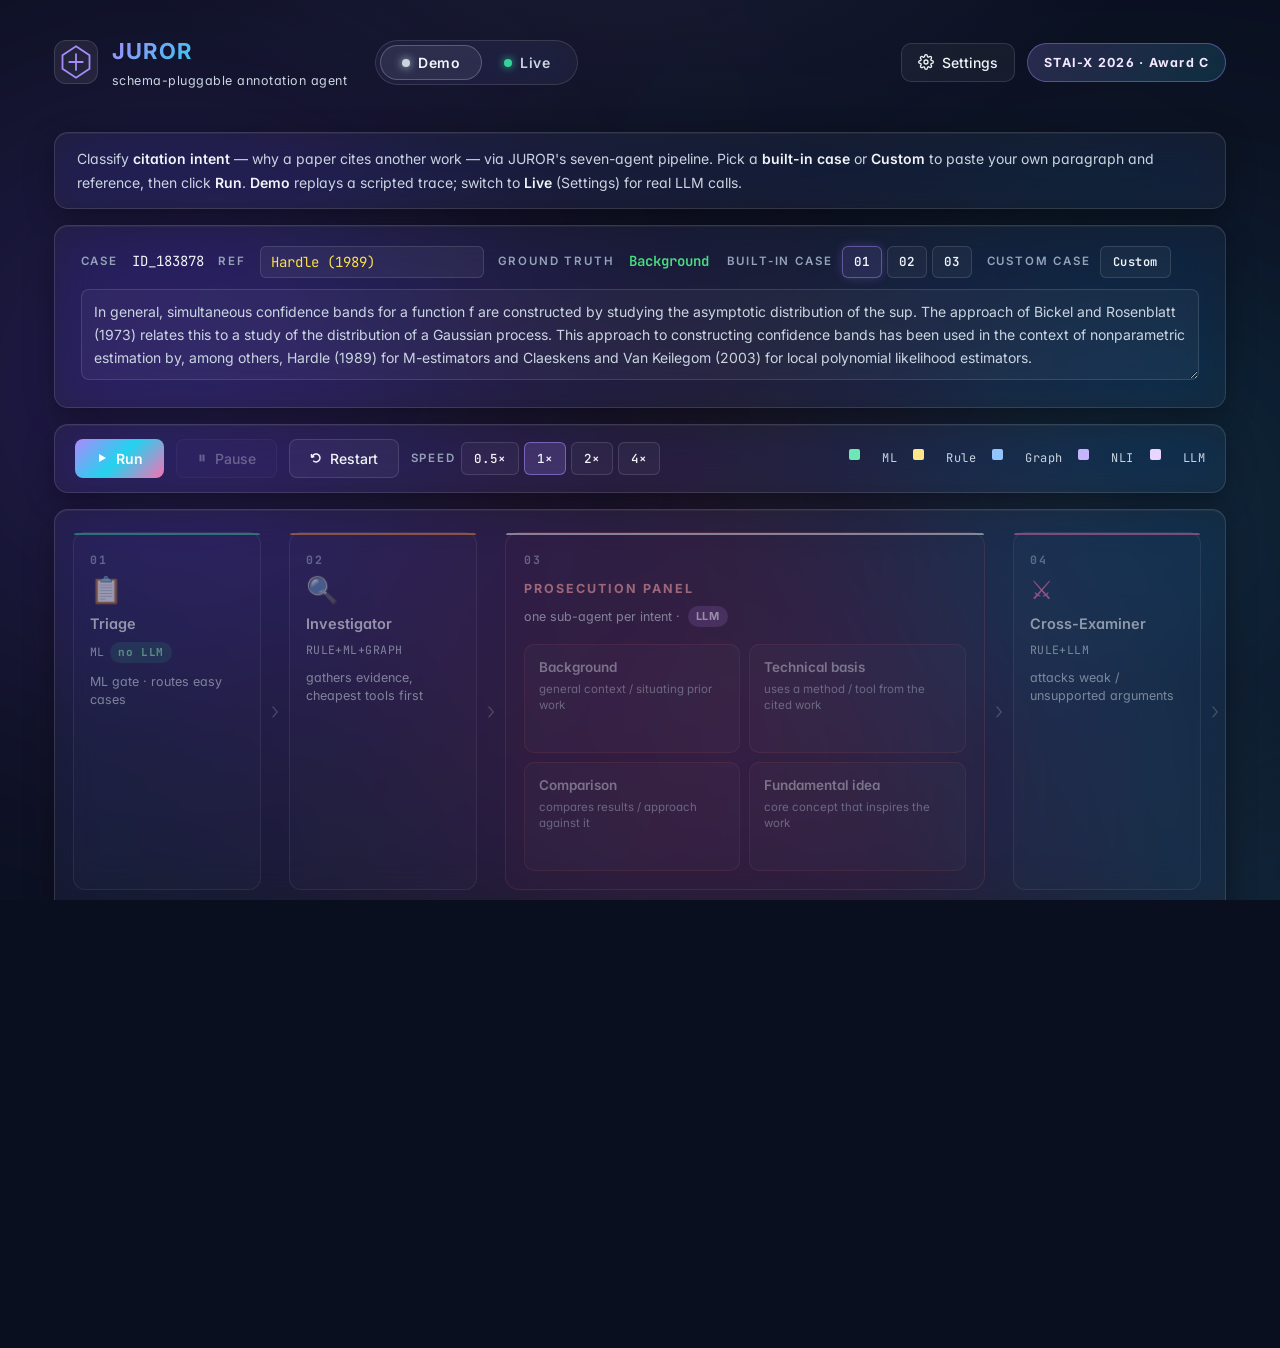
==== commit 80131b73: "modify" ====
--- a/demo/index.html
+++ b/demo/index.html
@@ -99,192 +99,40 @@
     </div>
   </section>
 
+  <!-- ════════ INTRO ════════ -->
+  <section class="demo-intro glass">
+    <p>Classify <strong>citation intent</strong> — why a paper cites another work — via JUROR's seven-agent pipeline.
+       Pick a <strong>built-in case</strong> or <strong>Custom</strong> to paste your own paragraph and reference,
+       then click <strong>Run</strong>. <strong>Demo</strong> replays a scripted trace; switch to <strong>Live</strong> (Settings) for real LLM calls.</p>
+  </section>
+
   <!-- ════════ CASE BAR ════════ -->
   <section class="casebar glass">
     <div class="case-info">
+      <div id="case-error"></div>
       <div class="case-meta">
         <span class="lbl">CASE</span>
         <span id="case-id" class="val">—</span>
         <span class="lbl">REF</span>
-        <span id="case-ref" class="val ref">—</span>
+        <input type="text" id="case-ref-input" class="case-ref-input" placeholder="e.g. Hardle (1989)">
         <span class="lbl">GROUND&nbsp;TRUTH</span>
         <span id="case-gt" class="val gt">—</span>
-      </div>
-      <p id="case-paragraph" class="case-paragraph">—</p>
-    </div>
-    <div class="case-selector">
-      <span class="lbl small">case</span>
-      <button class="case-btn active" data-case="1">01</button>
-      <button class="case-btn" data-case="2">02</button>
-      <button class="case-btn" data-case="3">03</button>
-    </div>
-  </section>
-
-  <!-- ════════ WORKFLOW STRIP (left → right) ════════ -->
-  <main class="workflow glass">
-
-    <!-- ① Triage -->
-    <div class="station actor triage" id="actor-triage">
-      <div class="step-no">01</div>
-      <div class="actor-icon">📋</div>
-      <div class="actor-name">Triage</div>
-      <div class="actor-engine">ML <span class="badge-no-llm">no LLM</span></div>
-      <div class="actor-cap">ML gate · routes easy cases</div>
-      <div class="say" id="say-triage"></div>
-    </div>
-
-    <div class="flow-arrow">›</div>
-
-    <!-- ② Investigator -->
-    <div class="station actor investigator" id="actor-investigator">
-      <div class="step-no">02</div>
-      <div class="actor-icon">🔍</div>
-      <div class="actor-name">Investigator</div>
-      <div class="actor-engine">RULE+ML+GRAPH</div>
-      <div class="actor-cap">gathers evidence, cheapest tools first</div>
-      <div class="say" id="say-investigator"></div>
-    </div>
-
-    <div class="flow-arrow">›</div>
-
-    <!-- ③ Prosecution Panel -->
-    <div class="station panel-station" id="station-panel">
-      <div class="step-no">03</div>
-      <div class="panel-title">PROSECUTION PANEL</div>
-      <div class="panel-sub">one sub-agent per intent · <span class="badge-llm">LLM</span></div>
-
-      <div class="intent-lanes">
-        <div class="actor advocate" id="actor-adv-BG">
-          <div class="intent-name">Background</div>
-          <div class="intent-def">general context / situating prior work</div>
-          <div class="adv-arg" id="arg-BG"></div>
-          <div class="adv-strength" id="str-BG"></div>
-          <div class="strike-overlay"></div>
-        </div>
-        <div class="actor advocate" id="actor-adv-TB">
-          <div class="intent-name">Technical basis</div>
-          <div class="intent-def">uses a method / tool from the cited work</div>
-          <div class="adv-arg" id="arg-TB"></div>
-          <div class="adv-strength" id="str-TB"></div>
-          <div class="strike-overlay"></div>
-        </div>
-        <div class="actor advocate" id="actor-adv-CP">
-          <div class="intent-name">Comparison</div>
-          <div class="intent-def">compares results / approach against it</div>
-          <div class="adv-arg" id="arg-CP"></div>
-          <div class="adv-strength" id="str-CP"></div>
-          <div class="strike-overlay"></div>
-        </div>
-        <div class="actor advocate" id="actor-adv-FI">
-          <div class="intent-name">Fundamental idea</div>
-          <div class="intent-def">core concept that inspires the work</div>
-          <div class="adv-arg" id="arg-FI"></div>
-          <div class="adv-strength" id="str-FI"></div>
-          <div class="strike-overlay"></div>
-        </div>
-      </div>
-    </div>
-
-    <div class="flow-arrow">›</div>
-
-    <!-- ④ Cross-Examiner -->
-    <div class="station actor examiner" id="actor-examiner">
-      <div class="step-no">04</div>
-      <div class="actor-icon">⚔</div>
-      <div class="actor-name">Cross-Examiner</div>
-      <div class="actor-engine">RULE+LLM</div>
-      <div class="actor-cap">attacks weak / unsupported arguments</div>
-      <div class="say" id="say-examiner"></div>
-    </div>
-
-    <div class="flow-arrow">›</div>
-
-    <!-- ⑤ Fact-Checker -->
-    <div class="station actor factchecker" id="actor-factchecker">
-      <div class="step-no">05</div>
-      <div class="actor-icon">🔬</div>
-      <div class="actor-name">Fact-Checker</div>
-      <div class="actor-engine">EXACT+BLEU+NLI <span class="badge-no-llm">no LLM</span></div>
-      <div class="actor-cap">verifies every quote against the source</div>
-      <div class="say" id="say-factchecker"></div>
-    </div>
-
-    <div class="flow-arrow">›</div>
-
-    <!-- ⑥ Judge -->
-    <div class="station actor judge" id="actor-judge">
-      <div class="step-no">06</div>
-      <div class="actor-icon">⚖</div>
-      <div class="actor-name">Judge</div>
-      <div class="actor-engine">LLM + CAL</div>
-      <div class="actor-cap">weighs survivors, calibrates → verdict</div>
-      <div class="say" id="say-judge"></div>
-    </div>
-
-    <div class="flow-arrow">›</div>
-
-    <!-- ⑦ Clerk -->
-    <div class="station actor clerk" id="actor-clerk">
-      <div class="step-no">07</div>
-      <div class="actor-icon">📝</div>
-      <div class="actor-name">Clerk</div>
-      <div class="actor-engine">CODE <span class="badge-no-llm">no LLM</span></div>
-      <div class="actor-cap">seals the annotation artifact</div>
-      <div class="say" id="say-clerk"></div>
-    </div>
-
-  </main>
-
-  <!-- ════════ TRANSCRIPT ════════ -->
-  <aside class="transcript glass">
-    <div class="transcript-header">
-      <span class="dot"></span>
-      <span class="t-title">Live Transcript</span>
-      <span class="clock" id="clock">00:00.0</span>
-    </div>
-    <ol class="transcript-log" id="transcript-log"></ol>
-  </aside>
-
-  <!-- ════════ METERS ════════ -->
-  <section class="meters glass">
-    <div class="meter">
-      <span class="meter-label">Active engine</span>
-      <span class="meter-value" id="m-engine">—</span>
-    </div>
-    <div class="meter">
-      <span class="meter-label">Tools invoked</span>
-      <span class="meter-value" id="m-tools">0</span>
-    </div>
-    <div class="meter big">
-      <span class="meter-label">LLM calls</span>
-      <span class="meter-value glow-llm" id="m-llm">0</span>
-    </div>
-    <div class="meter big">
-      <span class="meter-label">LLM tokens</span>
-      <span class="meter-value glow-llm" id="m-tokens">0</span>
-    </div>
-    <div class="meter">
-      <span class="meter-label">Stage</span>
-      <span class="meter-value" id="m-stage">—</span>
-    </div>
-    <div class="meter wide">
-      <span class="meter-label">Final verdict</span>
-      <span class="meter-value verdict" id="m-verdict">pending…</span>
-    </div>
-  </section>
-
-  <!-- ════════ ARTIFACT DRAWER ════════ -->
-  <section class="artifact-drawer hidden" id="artifact-drawer">
-    <div class="artifact-header">
-      <span class="seal">⚖</span>
-      ANNOTATION ARTIFACT
-      <span class="seal-r">filed</span>
-    </div>
-    <pre id="artifact-json"></pre>
+        <div class="case-selector">
+          <span class="lbl small">built-in case</span>
+          <button class="case-btn active" data-case="1">01</button>
+          <button class="case-btn" data-case="2">02</button>
+          <button class="case-btn" data-case="3">03</button>
+          <span class="lbl small">custom case</span>
+          <button class="case-btn custom" data-case="custom">Custom</button>
+        </div>
+      </div>
+      <textarea id="case-paragraph-input" class="case-paragraph-input" rows="3"
+        placeholder="Paste or type the paragraph to annotate…"></textarea>
+    </div>
   </section>
 
   <!-- ════════ CONTROLS ════════ -->
-  <footer class="controls glass">
+  <section class="controls glass">
     <button id="btn-play" class="ctrl primary">
       <svg width="12" height="12" viewBox="0 0 12 12"><path d="M3 2 L10 6 L3 10 Z" fill="currentColor"/></svg>
       Run
@@ -311,7 +159,170 @@
       <span class="legend-dot nli"></span> NLI
       <span class="legend-dot llm"></span> LLM
     </div>
-  </footer>
+  </section>
+
+  <!-- ════════ WORKFLOW STRIP (left → right) ════════ -->
+  <main class="workflow glass">
+
+    <!-- ① Triage -->
+    <div class="station actor triage" id="actor-triage">
+      <div class="step-no">01</div>
+      <div class="actor-icon">📋</div>
+      <div class="actor-name">Triage</div>
+      <div class="actor-engine">ML <span class="badge-no-llm">no LLM</span></div>
+      <div class="actor-cap">ML gate · routes easy cases</div>
+      <div class="say" id="say-triage"></div>
+    </div>
+
+    <div class="flow-arrow">›</div>
+
+    <!-- ② Investigator -->
+    <div class="station actor investigator" id="actor-investigator">
+      <div class="step-no">02</div>
+      <div class="actor-icon">🔍</div>
+      <div class="actor-name">Investigator</div>
+      <div class="actor-engine">RULE+ML+GRAPH</div>
+      <div class="actor-cap">gathers evidence, cheapest tools first</div>
+      <div class="say" id="say-investigator"></div>
+    </div>
+
+    <div class="flow-arrow">›</div>
+
+    <!-- ③ Prosecution Panel -->
+    <div class="station panel-station" id="station-panel">
+      <div class="step-no">03</div>
+      <div class="panel-title">PROSECUTION PANEL</div>
+      <div class="panel-sub">one sub-agent per intent · <span class="badge-llm">LLM</span></div>
+
+      <div class="intent-lanes">
+        <div class="actor advocate" id="actor-adv-BG">
+          <div class="intent-name">Background</div>
+          <div class="intent-def">general context / situating prior work</div>
+          <div class="adv-arg" id="arg-BG"></div>
+          <div class="adv-strength" id="str-BG"></div>
+          <div class="strike-overlay"></div>
+        </div>
+        <div class="actor advocate" id="actor-adv-TB">
+          <div class="intent-name">Technical basis</div>
+          <div class="intent-def">uses a method / tool from the cited work</div>
+          <div class="adv-arg" id="arg-TB"></div>
+          <div class="adv-strength" id="str-TB"></div>
+          <div class="strike-overlay"></div>
+        </div>
+        <div class="actor advocate" id="actor-adv-CP">
+          <div class="intent-name">Comparison</div>
+          <div class="intent-def">compares results / approach against it</div>
+          <div class="adv-arg" id="arg-CP"></div>
+          <div class="adv-strength" id="str-CP"></div>
+          <div class="strike-overlay"></div>
+        </div>
+        <div class="actor advocate" id="actor-adv-FI">
+          <div class="intent-name">Fundamental idea</div>
+          <div class="intent-def">core concept that inspires the work</div>
+          <div class="adv-arg" id="arg-FI"></div>
+          <div class="adv-strength" id="str-FI"></div>
+          <div class="strike-overlay"></div>
+        </div>
+      </div>
+    </div>
+
+    <div class="flow-arrow">›</div>
+
+    <!-- ④ Cross-Examiner -->
+    <div class="station actor examiner" id="actor-examiner">
+      <div class="step-no">04</div>
+      <div class="actor-icon">⚔</div>
+      <div class="actor-name">Cross-Examiner</div>
+      <div class="actor-engine">RULE+LLM</div>
+      <div class="actor-cap">attacks weak / unsupported arguments</div>
+      <div class="say" id="say-examiner"></div>
+    </div>
+
+    <div class="flow-arrow">›</div>
+
+    <!-- ⑤ Fact-Checker -->
+    <div class="station actor factchecker" id="actor-factchecker">
+      <div class="step-no">05</div>
+      <div class="actor-icon">🔬</div>
+      <div class="actor-name">Fact-Checker</div>
+      <div class="actor-engine">EXACT+BLEU+NLI <span class="badge-no-llm">no LLM</span></div>
+      <div class="actor-cap">verifies every quote against the source</div>
+      <div class="say" id="say-factchecker"></div>
+    </div>
+
+    <div class="flow-arrow">›</div>
+
+    <!-- ⑥ Judge -->
+    <div class="station actor judge" id="actor-judge">
+      <div class="step-no">06</div>
+      <div class="actor-icon">⚖</div>
+      <div class="actor-name">Judge</div>
+      <div class="actor-engine">LLM + CAL</div>
+      <div class="actor-cap">weighs survivors, calibrates → verdict</div>
+      <div class="say" id="say-judge"></div>
+    </div>
+
+    <div class="flow-arrow">›</div>
+
+    <!-- ⑦ Clerk -->
+    <div class="station actor clerk" id="actor-clerk">
+      <div class="step-no">07</div>
+      <div class="actor-icon">📝</div>
+      <div class="actor-name">Clerk</div>
+      <div class="actor-engine">CODE <span class="badge-no-llm">no LLM</span></div>
+      <div class="actor-cap">seals the annotation artifact</div>
+      <div class="say" id="say-clerk"></div>
+    </div>
+
+  </main>
+
+  <!-- ════════ TRANSCRIPT ════════ -->
+  <aside class="transcript glass">
+    <div class="transcript-header">
+      <span class="dot"></span>
+      <span class="t-title">Live Transcript</span>
+      <span class="clock" id="clock">00:00.0</span>
+    </div>
+    <ol class="transcript-log" id="transcript-log"></ol>
+  </aside>
+
+  <!-- ════════ METERS ════════ -->
+  <section class="meters glass">
+    <div class="meter">
+      <span class="meter-label">Active engine</span>
+      <span class="meter-value" id="m-engine">—</span>
+    </div>
+    <div class="meter">
+      <span class="meter-label">Tools invoked</span>
+      <span class="meter-value" id="m-tools">0</span>
+    </div>
+    <div class="meter big">
+      <span class="meter-label">LLM calls</span>
+      <span class="meter-value glow-llm" id="m-llm">0</span>
+    </div>
+    <div class="meter big">
+      <span class="meter-label">LLM tokens</span>
+      <span class="meter-value glow-llm" id="m-tokens">0</span>
+    </div>
+    <div class="meter">
+      <span class="meter-label">Stage</span>
+      <span class="meter-value" id="m-stage">—</span>
+    </div>
+    <div class="meter wide">
+      <span class="meter-label">Final verdict</span>
+      <span class="meter-value verdict" id="m-verdict">pending…</span>
+    </div>
+  </section>
+
+  <!-- ════════ ARTIFACT DRAWER ════════ -->
+  <section class="artifact-drawer hidden" id="artifact-drawer">
+    <div class="artifact-header">
+      <span class="seal">⚖</span>
+      ANNOTATION ARTIFACT
+      <span class="seal-r">filed</span>
+    </div>
+    <pre id="artifact-json"></pre>
+  </section>
 
 </div>
 
--- a/demo/style.css
+++ b/demo/style.css
@@ -307,11 +307,26 @@
 .status-dot.error   { background: #FB7185; color: #FB7185; }
 
 /* ═══════════════════════════════════════════════════════════════
+   INTRO
+   ═══════════════════════════════════════════════════════════════ */
+.demo-intro {
+  padding: 14px 22px;
+  color: var(--text-dim);
+  font-size: 14px;
+  line-height: 1.65;
+}
+.demo-intro p { margin: 0; }
+.demo-intro strong {
+  color: var(--text);
+  font-weight: 600;
+}
+
+/* ═══════════════════════════════════════════════════════════════
    CASE BAR
    ═══════════════════════════════════════════════════════════════ */
-.casebar { display: flex; gap: 22px; padding: 20px 26px; }
-.case-info { flex: 1; min-width: 0; }
-.case-meta { display: flex; gap: 22px; align-items: center; flex-wrap: wrap; margin-bottom: 11px; }
+.casebar { padding: 20px 26px; }
+.case-info { min-width: 0; }
+.case-meta { display: flex; gap: 14px; align-items: center; flex-wrap: wrap; margin-bottom: 11px; }
 .lbl {
   font-size: 11.5px;
   color: var(--text-faint);
@@ -327,21 +342,63 @@
 }
 .val.ref { color: #FDE047; }
 .val.gt  { color: #4ADE80; font-weight: 600; }
-.case-paragraph {
+.case-ref-input {
+  background: rgba(255,255,255,0.05);
+  border: 1px solid var(--glass-border);
+  color: #FDE047;
+  font-family: 'JetBrains Mono', 'SF Mono', Menlo, monospace;
+  font-size: 14px;
+  padding: 6px 10px;
+  border-radius: 6px;
+  outline: none;
+  min-width: 160px;
+  transition: border-color 0.15s var(--ease);
+}
+.case-ref-input:focus {
+  border-color: rgba(167,139,250,0.5);
+}
+.case-paragraph-input {
+  width: 100%;
+  background: rgba(255,255,255,0.04);
+  border: 1px solid var(--glass-border);
   color: var(--text-dim);
+  font-family: inherit;
   font-size: 14px;
   line-height: 1.65;
-  font-style: italic;
-}
-.case-selector { display: flex; flex-direction: column; gap: 8px; align-items: stretch; }
+  padding: 10px 12px;
+  border-radius: 8px;
+  outline: none;
+  resize: vertical;
+  min-height: 72px;
+  transition: border-color 0.15s var(--ease), background 0.15s var(--ease);
+}
+.case-paragraph-input:focus {
+  border-color: rgba(167,139,250,0.5);
+  background: rgba(167,139,250,0.04);
+  color: var(--text);
+}
+.case-paragraph-input::placeholder { color: var(--text-faint); font-style: italic; }
+.case-selector {
+  display: flex;
+  gap: 5px;
+  align-items: center;
+  margin-left: 4px;
+}
+.case-selector .lbl.small {
+  margin-right: 4px;
+  white-space: nowrap;
+}
+.case-selector .lbl.small:not(:first-child) {
+  margin-left: 10px;
+}
 .case-btn {
   background: rgba(255,255,255,0.04);
   border: 1px solid var(--glass-border);
   color: var(--text);
-  width: 56px; height: 36px;
-  border-radius: 8px;
-  font-family: 'JetBrains Mono', monospace;
-  font-size: 13.5px; font-weight: 600;
+  width: 40px; height: 32px;
+  border-radius: 6px;
+  font-family: 'JetBrains Mono', monospace;
+  font-size: 12.5px; font-weight: 600;
   cursor: pointer;
   transition: all 0.18s var(--ease);
 }
@@ -351,6 +408,12 @@
   background: rgba(167,139,250,0.12);
   border-color: rgba(167,139,250,0.45);
   box-shadow: 0 0 12px -2px rgba(167,139,250,0.35);
+}
+.case-btn.custom {
+  width: auto;
+  padding: 0 12px;
+  font-size: 12px;
+  letter-spacing: 0.04em;
 }
 
 /* ═══════════════════════════════════════════════════════════════
